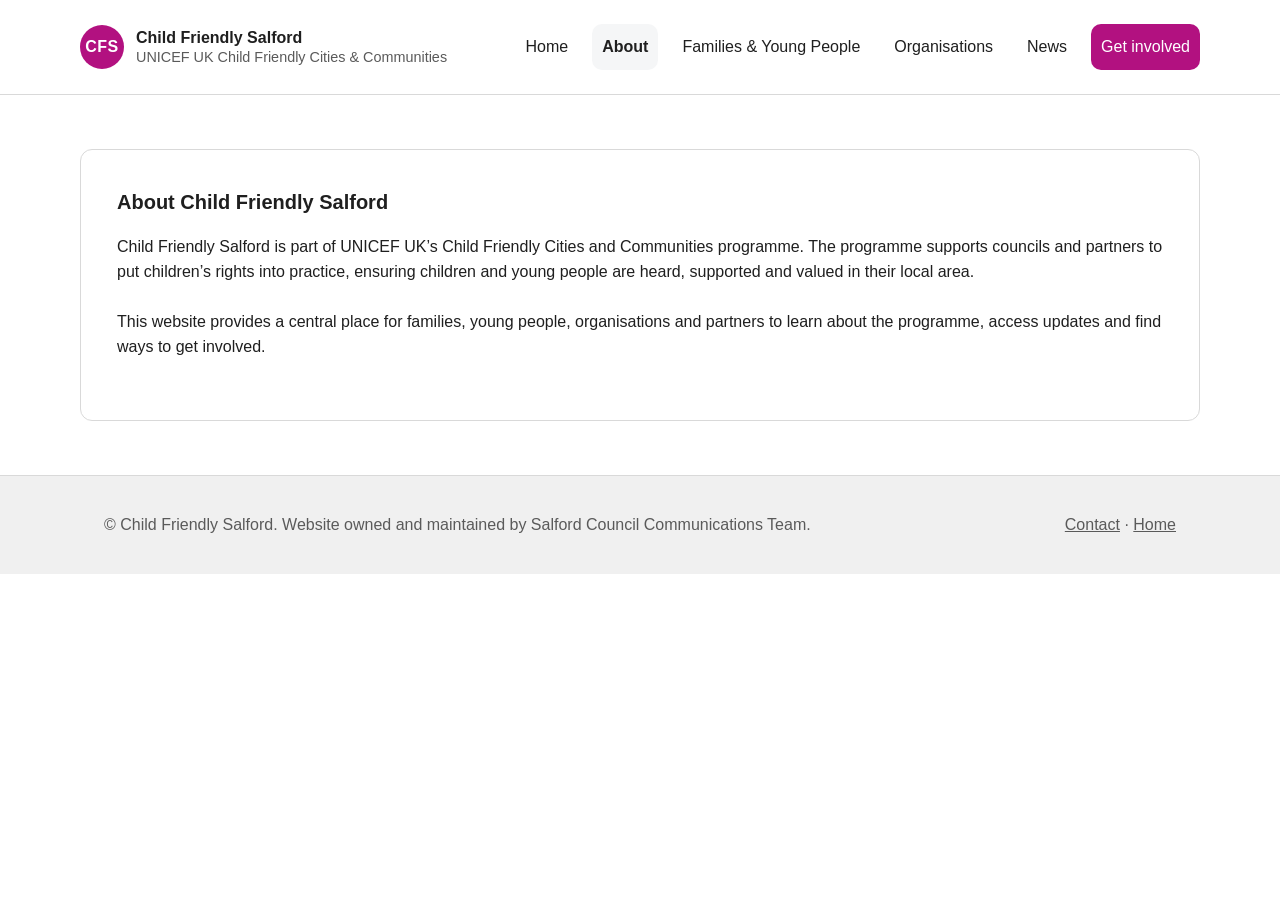
==== about.html @ 58114c13 "Add standard layout to all pages" ====
<!DOCTYPE html>
<html lang="en">
<head>
  <!--
    Child Friendly Salford
    About page (static MVP)
  -->
  <meta charset="UTF-8">
  <meta name="viewport" content="width=device-width, initial-scale=1.0">
  <title>About | Child Friendly Salford</title>
  <link rel="stylesheet" href="assets/css/style.css">
</head>

<body>
  <a class="skip-link" href="#main">Skip to main content</a>

  <header class="site-header">
    <div class="container header-inner">
      <a class="brand" href="index.html" aria-label="Child Friendly Salford home">
        <div class="brand-mark" aria-hidden="true">CFS</div>
        <div class="brand-text">
          <span class="brand-name">Child Friendly Salford</span>
          <span class="brand-sub">UNICEF UK Child Friendly Cities & Communities</span>
        </div>
      </a>

      <button class="nav-toggle" type="button" aria-expanded="false" aria-controls="site-nav">
        <span class="sr-only">Open menu</span>
        <span class="burger" aria-hidden="true"></span>
      </button>

      <nav id="site-nav" class="site-nav" aria-label="Primary navigation">
        <a class="nav-link" href="index.html">Home</a>
        <a class="nav-link is-active" href="about.html">About</a>
        <a class="nav-link" href="families.html">Families & Young People</a>
        <a class="nav-link" href="organisations.html">Organisations</a>
        <a class="nav-link" href="news.html">News</a>
        <a class="nav-link nav-cta" href="contact.html">Get involved</a>
      </nav>
    </div>
  </header>

  <main id="main">
    <div class="container section">
      <section class="card">
        <h1 class="card-title">About Child Friendly Salford</h1>
        <p class="card-text">
          Child Friendly Salford is part of UNICEF UK’s Child Friendly Cities and Communities programme.
          The programme supports councils and partners to put children’s rights into practice, ensuring
          children and young people are heard, supported and valued in their local area.
        </p>
        <p class="card-text">
          This website provides a central place for families, young people, organisations and partners
          to learn about the programme, access updates and find ways to get involved.
        </p>
      </section>
    </div>
  </main>

  <footer class="site-footer">
    <div class="container footer-inner">
      <p class="footer-text">
        &copy; Child Friendly Salford. Website owned and maintained by Salford Council Communications Team.
      </p>
      <p class="footer-links">
        <a href="contact.html">Contact</a>
        <span aria-hidden="true">·</span>
        <a href="index.html">Home</a>
      </p>
    </div>
  </footer>

  <script src="assets/js/main.js"></script>
</body>
</html>
---- assets/css/style.css ----
/*
  Child Friendly Salford - MVP styles
  Goal: council-friendly, clean, accessible, responsive foundation.
  Brand magenta extracted from WP preset variable: #B21180.
*/

:root {
  /* Brand */
  --brand-magenta: #B21180;

  /* Neutrals */
  --text: #1f1f1f;
  --muted: #5a5a5a;
  --bg: #ffffff;
  --bg-soft: #f5f6f7;
  --border: #d9d9d9;

  /* Links */
  --link: #0b5cab;
  --link-hover: #084a89;

  /* Spacing (mirrors council/WP preset style) */
  --space-40: 1rem;
  --space-50: 1.5rem;
  --space-60: 2.25rem;
  --space-70: 3.38rem;
  --space-80: 5.06rem;

  /* Layout */
  --radius: 12px;
  --max-width: 1120px;

  /* Focus */
  --focus: 2px solid #111;
}

* {
  box-sizing: border-box;
}

html {
  font-size: 100%;
}

body {
  margin: 0;
  font-family: Arial, Helvetica, sans-serif;
  font-size: 16px;
  line-height: 1.6;
  color: var(--text);
  background: var(--bg);
}

/* Accessibility helpers */
.sr-only {
  position: absolute;
  width: 1px;
  height: 1px;
  padding: 0;
  margin: -1px;
  overflow: hidden;
  clip: rect(0, 0, 0, 0);
  white-space: nowrap;
  border: 0;
}

.skip-link {
  position: absolute;
  left: -999px;
  top: 10px;
  background: #fff;
  color: #000;
  padding: 10px 12px;
  border: 2px solid #000;
  z-index: 9999;
}

.skip-link:focus {
  left: 10px;
  outline: none;
}

a {
  color: var(--link);
  text-decoration: underline;
}

a:hover,
a:focus {
  color: var(--link-hover);
}

:focus-visible {
  outline: var(--focus);
  outline-offset: 2px;
}

/* Container */
.container {
  max-width: var(--max-width);
  margin: 0 auto;
  padding: 0 var(--space-50);
}

/* Header */
.site-header {
  background: #ffffff;
  border-bottom: 1px solid var(--border);
}

.header-inner {
  display: flex;
  align-items: center;
  justify-content: space-between;
  gap: var(--space-50);
  padding: var(--space-50) 0;
}

.brand {
  display: flex;
  align-items: center;
  gap: 12px;
  text-decoration: none;
  color: inherit;
}

.brand-mark {
  width: 44px;
  height: 44px;
  border-radius: 999px;
  background: var(--brand-magenta);
  color: #fff;
  display: grid;
  place-items: center;
  font-weight: 700;
  letter-spacing: 0.5px;
}

.brand-text {
  display: flex;
  flex-direction: column;
}

.brand-name {
  font-weight: 700;
  line-height: 1.2;
}

.brand-sub {
  font-size: 0.9rem;
  color: var(--muted);
  line-height: 1.2;
  margin-top: 2px;
}

/* Navigation */
.site-nav {
  display: flex;
  align-items: center;
  gap: 14px;
}

.nav-link {
  text-decoration: none;
  padding: 10px 10px;
  border-radius: 10px;
  color: var(--text);
}

.nav-link:hover,
.nav-link:focus {
  background: var(--bg-soft);
  color: var(--text);
}

.nav-link.is-active {
  background: var(--bg-soft);
  font-weight: 700;
}

.nav-cta {
  background: var(--brand-magenta);
  color: #fff;
  text-decoration: none;
}

.nav-cta:hover,
.nav-cta:focus {
  background: #8f0e66;
  color: #fff;
}

/* Mobile menu button */
.nav-toggle {
  display: none;
  border: 1px solid var(--border);
  background: #fff;
  border-radius: 12px;
  padding: 10px 12px;
  cursor: pointer;
}

.burger {
  display: inline-block;
  width: 22px;
  height: 14px;
  position: relative;
}

.burger::before,
.burger::after,
.burger {
  background: transparent;
}

.burger::before,
.burger::after {
  content: "";
  position: absolute;
  left: 0;
  width: 22px;
  height: 2px;
  background: #111;
  border-radius: 2px;
}

.burger::before {
  top: 2px;
}

.burger::after {
  bottom: 2px;
}

.burger {
  border-top: 2px solid #111;
  border-bottom: 2px solid transparent;
}

/* Hero */
.hero {
  background: var(--brand-magenta);
  color: #fff;
  padding: var(--space-80) 0;
}

.hero-inner {
  display: grid;
  grid-template-columns: 1.4fr 0.9fr;
  gap: var(--space-70);
  align-items: start;
}

.hero-title {
  margin: 0 0 var(--space-50);
  font-size: 2.4rem;
  line-height: 1.15;
  letter-spacing: -0.02em;
}

.hero-lead {
  margin: 0 0 var(--space-60);
  font-size: 1.1rem;
  max-width: 58ch;
  opacity: 0.95;
}

.hero-actions {
  display: flex;
  flex-wrap: wrap;
  gap: 12px;
}

/* Buttons */
.btn {
  display: inline-block;
  padding: 12px 16px;
  border-radius: 12px;
  font-weight: 700;
  text-decoration: none;
  border: 2px solid transparent;
}

.btn-light {
  background: #fff;
  color: #111;
}

.btn-outline {
  background: transparent;
  color: #fff;
  border-color: rgba(255, 255, 255, 0.9);
}

.btn-light:hover,
.btn-light:focus {
  background: #f3f3f3;
  color: #111;
}

.btn-outline:hover,
.btn-outline:focus {
  background: rgba(255, 255, 255, 0.12);
  color: #fff;
}

/* Hero side panel */
.hero-panel {
  background: rgba(255, 255, 255, 0.12);
  border: 1px solid rgba(255, 255, 255, 0.25);
  border-radius: var(--radius);
  padding: var(--space-60);
}

.panel-title {
  margin: 0 0 var(--space-40);
  font-size: 1.2rem;
}

.panel-list {
  margin: 0;
  padding-left: 18px;
}

.panel-list a {
  color: #fff;
}

.panel-list a:hover,
.panel-list a:focus {
  color: #fff;
  text-decoration: underline;
}

/* Sections */
.section {
  padding: var(--space-70) 0;
}

/* Cards */
.card {
  background: #fff;
  border: 1px solid var(--border);
  border-radius: var(--radius);
  padding: var(--space-60);
}

.card-soft {
  background: var(--bg-soft);
}

.card-title {
  margin: 0 0 var(--space-40);
  font-size: 1.25rem;
}

.card-text {
  margin: 0 0 var(--space-50);
  color: var(--text);
}

.card-link {
  font-weight: 700;
  text-decoration: underline;
}

/* Layout grids */
.grid-3 {
  display: grid;
  grid-template-columns: repeat(3, 1fr);
  gap: var(--space-60);
}

.split {
  display: grid;
  grid-template-columns: 1fr 1fr;
  gap: var(--space-60);
}

/* Footer */
.site-footer {
  border-top: 1px solid var(--border);
  background: #f0f0f0;
  padding: var(--space-60) 0;
}

.footer-inner {
  display: flex;
  justify-content: space-between;
  align-items: flex-start;
  gap: var(--space-50);
  flex-wrap: wrap;
}

.footer-text {
  margin: 0;
  color: var(--muted);
}

.footer-links {
  margin: 0;
  color: var(--muted);
}

.footer-links a {
  color: var(--muted);
}

.footer-links a:hover,
.footer-links a:focus {
  color: #333;
}

/* Responsive */
@media (max-width: 900px) {
  .hero-inner {
    grid-template-columns: 1fr;
  }

  .grid-3 {
    grid-template-columns: 1fr;
  }

  .split {
    grid-template-columns: 1fr;
  }
}

@media (max-width: 760px) {
  .nav-toggle {
    display: inline-flex;
    align-items: center;
    justify-content: center;
  }

  .site-nav {
    display: none;
    width: 100%;
    flex-direction: column;
    align-items: stretch;
    gap: 8px;
    padding: 10px 0 0;
  }

  .site-nav.is-open {
    display: flex;
  }

  .header-inner {
    flex-wrap: wrap;
    align-items: center;
  }

  .nav-link {
    padding: 12px 12px;
  }
}
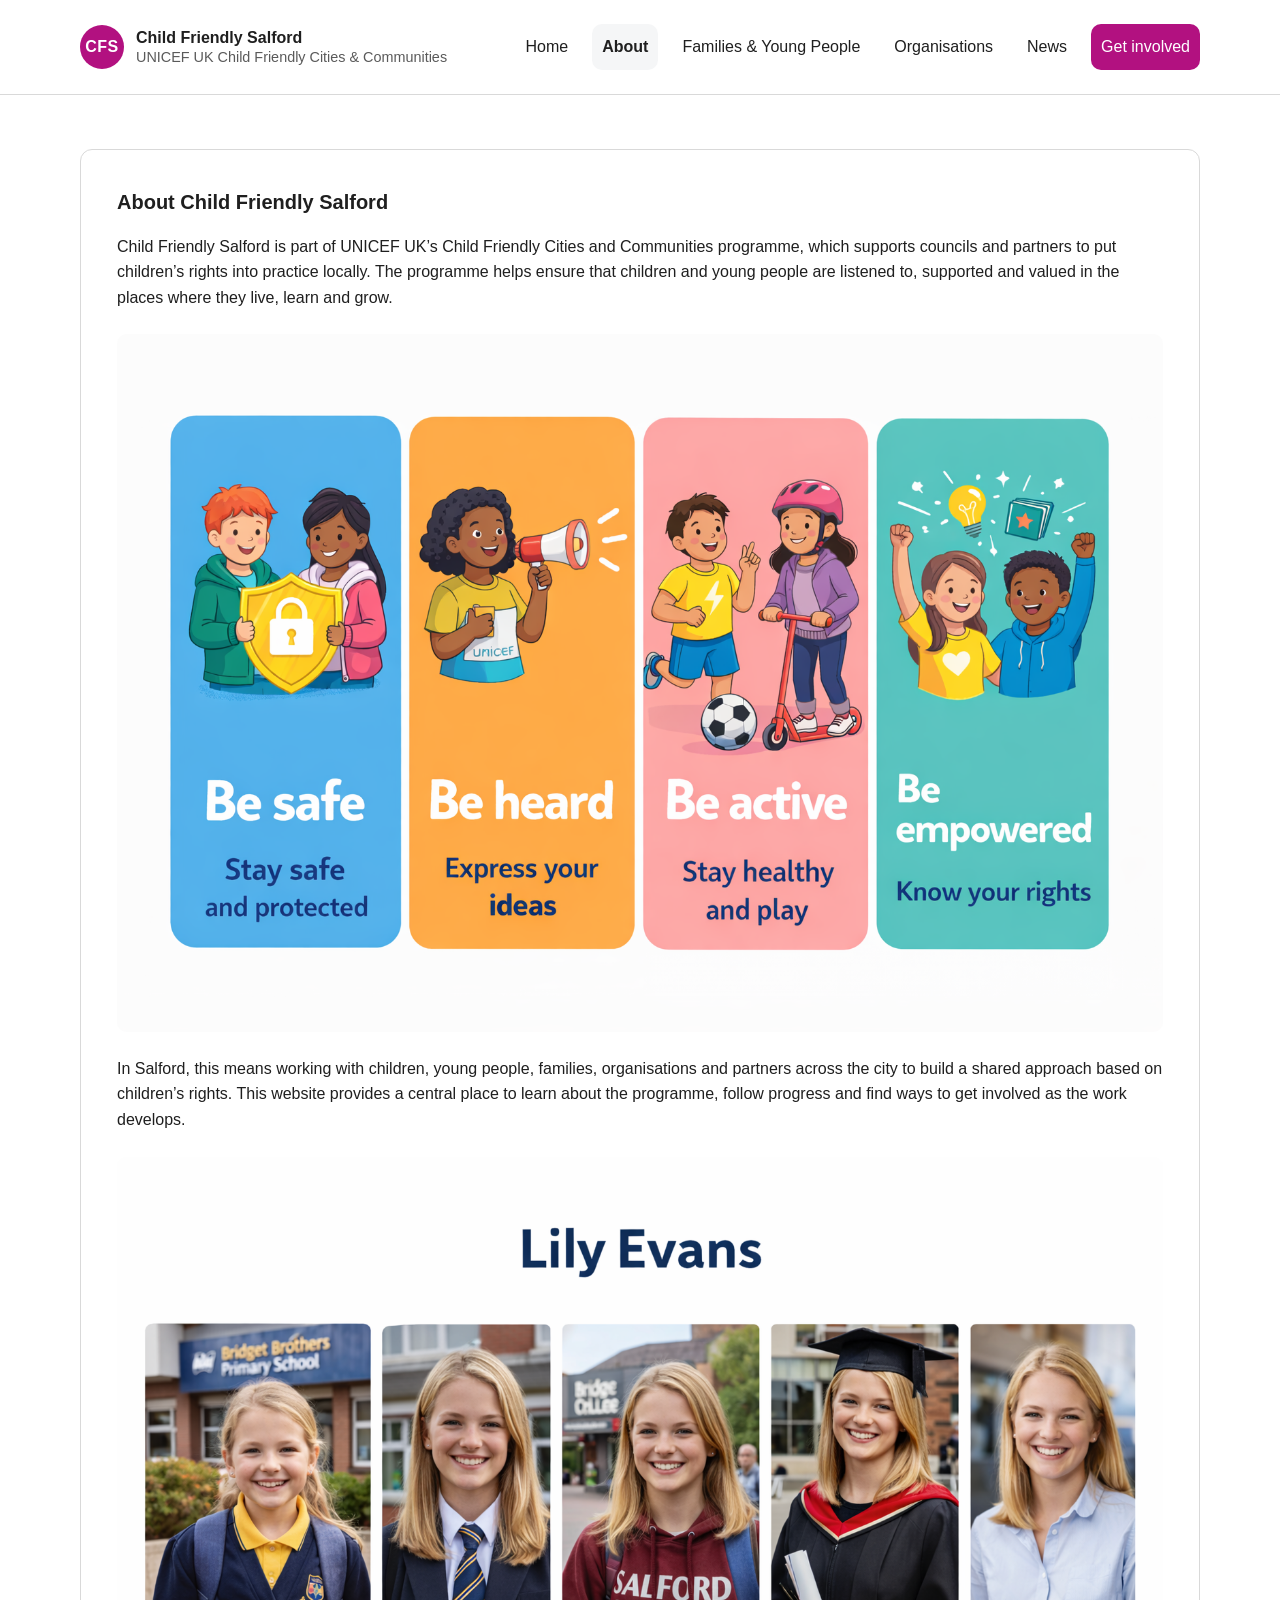
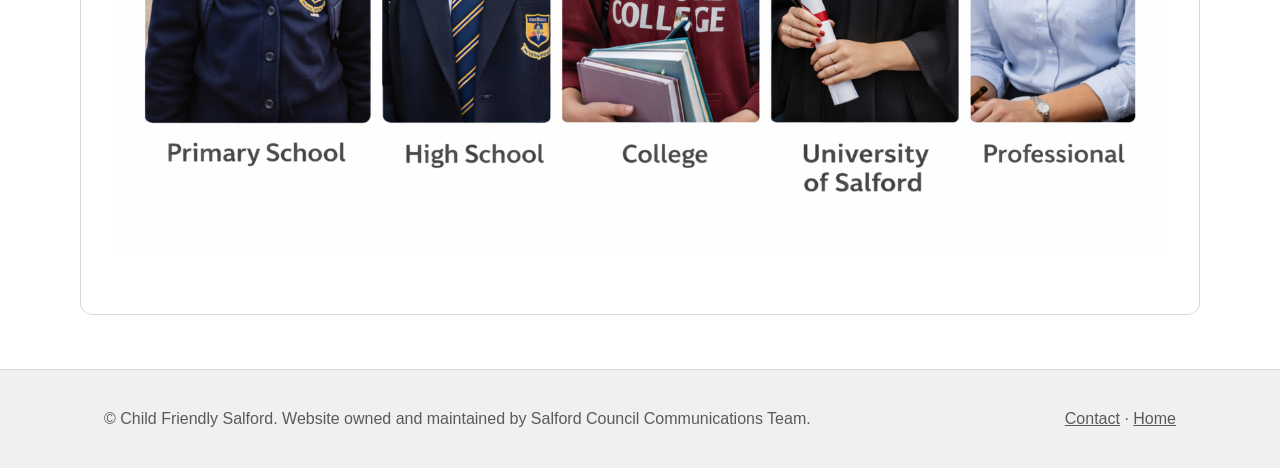
==== commit 6870684a: "Update site content, images, and documentation (Plan A)" ====
--- a/about.html
+++ b/about.html
@@ -45,14 +45,39 @@
       <section class="card">
         <h1 class="card-title">About Child Friendly Salford</h1>
         <p class="card-text">
-          Child Friendly Salford is part of UNICEF UK’s Child Friendly Cities and Communities programme.
-          The programme supports councils and partners to put children’s rights into practice, ensuring
-          children and young people are heard, supported and valued in their local area.
+          Child Friendly Salford is part of UNICEF UK’s Child Friendly Cities and Communities programme, which supports councils and partners to put children’s rights into practice locally. The programme helps ensure that children and young people are listened to, supported and valued in the places where they live, learn and grow.
         </p>
+        <!--
+  Principles illustration:
+  - Visual summary of key children's rights principles
+  - Supports the explanation of what Child Friendly Salford stands for
+  - Educational and illustrative (used intentionally on the About page)
+-->
+<img
+  src="assets/images/children-rights-principles.png"
+  alt="Illustrated principles showing children being safe, heard, active and empowered"
+  class="card-media card-media--full"
+  loading="lazy"
+  decoding="async"
+>
+
         <p class="card-text">
-          This website provides a central place for families, young people, organisations and partners
-          to learn about the programme, access updates and find ways to get involved.
+          In Salford, this means working with children, young people, families, organisations and partners across the city to build a shared approach based on children’s rights. This website provides a central place to learn about the programme, follow progress and find ways to get involved as the work develops.
         </p>
+              <!--
+        Supporting image:
+        - Shows a long-term journey from childhood to adulthood
+        - Reinforces the programme's commitment to children’s futures in Salford
+        - Not decorative: meaningful and contextual
+      -->
+      <img
+        src="assets/images/lily-evans-education-journey.jpg"
+        alt="A young girl growing from primary school through further education and into adult working life in Salford"
+        class="card-media card-media--full"
+        loading="lazy"
+        decoding="async"
+      >
+
       </section>
     </div>
   </main>
--- a/assets/css/style.css
+++ b/assets/css/style.css
@@ -363,6 +363,35 @@
   font-weight: 700;
   text-decoration: underline;
 }
+/* Card subtitles
+   - Keep a clear hierarchy: H1 (page title) > H2 (subtitle) > body text
+*/
+.card-subtitle {
+  margin: var(--space-60) 0 var(--space-40);
+  font-size: 1.1rem;
+  line-height: 1.3;
+}
+
+/* Card media (images)
+   - Shared image style for cards and content blocks
+   - Avoid awkward cropping on wide images
+*/
+.card-media {
+  display: block;
+  width: 100%;
+  height: auto;
+  border-radius: 12px;
+  margin: 0 0 var(--space-50);
+}
+
+/* Full-width media inside a card
+   - Used for wide “banner” images inside content sections
+*/
+.card-media--full {
+  width: 100%;
+  height: auto;
+  object-fit: contain;
+}
 
 /* Layout grids */
 .grid-3 {
@@ -454,4 +483,86 @@
   .nav-link {
     padding: 12px 12px;
   }
+}
+/* === Plan A additions (Homepage visuals, reusable across pages) === */
+
+/* Hero image inside the hero panel */
+.hero-media {
+  width: 100%;
+  height: auto;
+  display: block;
+  border-radius: 12px;
+  margin-bottom: var(--space-50);
+  border: 1px solid rgba(255, 255, 255, 0.25);
+}
+
+/* Card images for consistent visual routing */
+.card--media {
+  overflow: hidden;
+  /* Ensures rounded corners clip the image */
+}
+
+.card-media {
+  width: 100%;
+  height: 180px;
+  object-fit: cover;
+  display: block;
+  border-radius: 10px;
+  margin-bottom: var(--space-50);
+}
+
+/* Lightweight hover (keeps council-friendly feel) */
+.card {
+  transition: transform 120ms ease, box-shadow 120ms ease;
+}
+
+.card:hover,
+.card:focus-within {
+  transform: translateY(-2px);
+  box-shadow: 0 6px 18px rgba(0, 0, 0, 0.08);
+}
+
+/* Respect reduced motion preferences */
+@media (prefers-reduced-motion: reduce) {
+  .card {
+    transition: none;
+  }
+
+  .card:hover,
+  .card:focus-within {
+    transform: none;
+  }
+}
+
+/* Latest updates list */
+.updates-list {
+  margin: 0;
+  padding-left: 18px;
+}
+
+.updates-item {
+  margin-bottom: var(--space-40);
+}
+
+.updates-meta {
+  display: inline-block;
+  font-weight: 700;
+  margin-right: 8px;
+}
+
+.updates-link {
+  font-weight: 700;
+  text-decoration: underline;
+}
+/* Full-height image for narrative pages (e.g. About page) */
+.card-media--full {
+  height: auto;
+  object-fit: contain;
+}
+/* Ensure subtitles are visually smaller than main titles */
+.card-subtitle {
+  font-size: var(--font-lg);
+  font-weight: 700;
+  margin-top: var(--space-60);
+  margin-bottom: var(--space-30);
 }
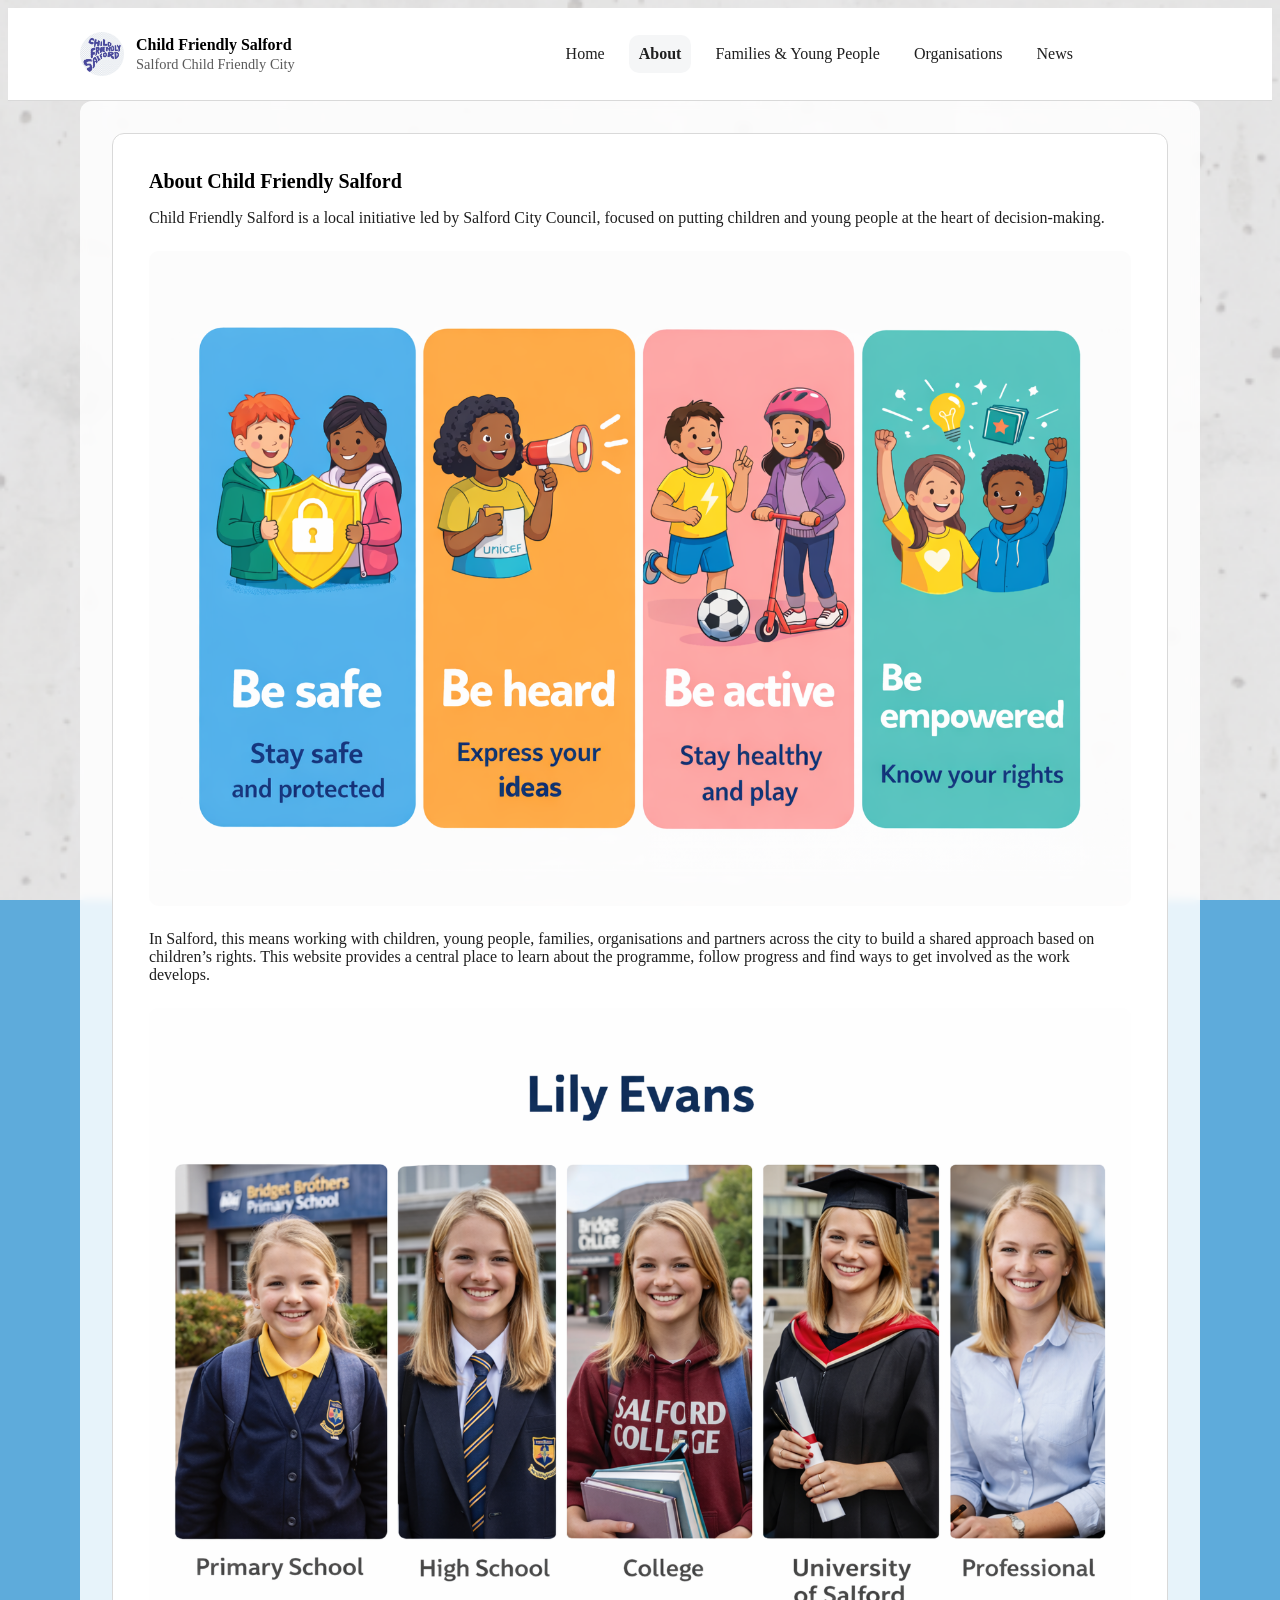
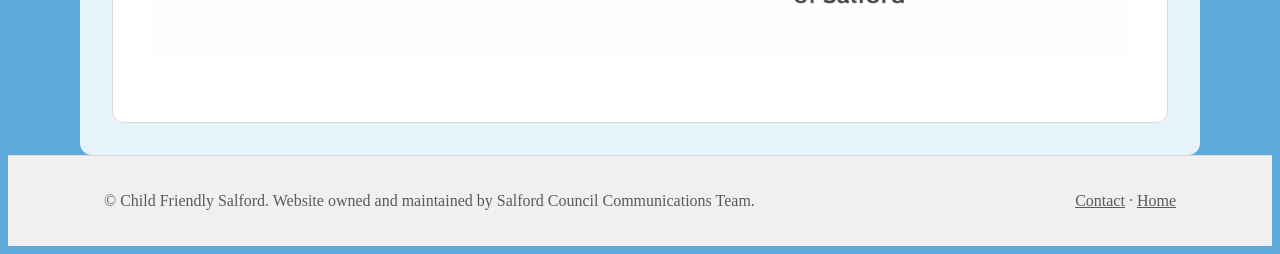
==== commit 33012fa4: "Apply council requested updates: branding, text, layout" ====
--- a/about.html
+++ b/about.html
@@ -17,10 +17,10 @@
   <header class="site-header">
     <div class="container header-inner">
       <a class="brand" href="index.html" aria-label="Child Friendly Salford home">
-        <div class="brand-mark" aria-hidden="true">CFS</div>
+        <img class="brand-mark" src="assets/images/CFS-logo-blue.png" alt="Child Friendly Salford logo">
         <div class="brand-text">
           <span class="brand-name">Child Friendly Salford</span>
-          <span class="brand-sub">UNICEF UK Child Friendly Cities & Communities</span>
+          <span class="brand-sub">Salford Child Friendly City</span>
         </div>
       </a>
 
@@ -45,7 +45,7 @@
       <section class="card">
         <h1 class="card-title">About Child Friendly Salford</h1>
         <p class="card-text">
-          Child Friendly Salford is part of UNICEF UK’s Child Friendly Cities and Communities programme, which supports councils and partners to put children’s rights into practice locally. The programme helps ensure that children and young people are listened to, supported and valued in the places where they live, learn and grow.
+          Child Friendly Salford is a local initiative led by Salford City Council, focused on putting children and young people at the heart of decision-making.
         </p>
         <!--
   Principles illustration:
--- a/assets/css/style.css
+++ b/assets/css/style.css
@@ -6,7 +6,16 @@
 
 :root {
   /* Brand */
-  --brand-magenta: #B21180;
+  --brand-magenta: --brand-blue-dark: #444691;
+    --brand-blue-light: #5EABDB;
+    --brand-red: #EC6547;
+    --brand-yellow: #FCE860;
+    --brand-white: #FFFFFF;
+    --brand-dark: #3A3636;
+  
+    --brand-primary: #444691;
+    --brand-secondary: #5EABDB;
+    --brand-accent: #FCE860;
 
   /* Neutrals */
   --text: #1f1f1f;
@@ -43,12 +52,12 @@
 }
 
 body {
-  margin: 0;
-  font-family: Arial, Helvetica, sans-serif;
-  font-size: 16px;
-  line-height: 1.6;
-  color: var(--text);
-  background: var(--bg);
+  background-color: #5EABDB;
+  /* fallback */
+  background-image: url("../images/page-texture1.png");
+  background-size: cover;
+  background-repeat: no-repeat;
+  background-attachment: fixed;
 }
 
 /* Accessibility helpers */
@@ -334,7 +343,10 @@
 
 /* Sections */
 .section {
-  padding: var(--space-70) 0;
+  background-color: rgba(255, 255, 255, 0.85);
+  backdrop-filter: blur(5px);
+  border-radius: 12px;
+  padding: 2rem;
 }
 
 /* Cards */
@@ -565,4 +577,18 @@
   font-weight: 700;
   margin-top: var(--space-60);
   margin-bottom: var(--space-30);
+}
+.hero-title {
+  max-width: 900px;
+  margin: 0 auto;
+  text-align: center;
+}
+
+.card {
+  transition: transform 0.2s ease, box-shadow 0.2s ease;
+}
+
+.card:hover {
+  transform: translateY(-5px);
+  box-shadow: 0 10px 25px rgba(0, 0, 0, 0.15);
 }
